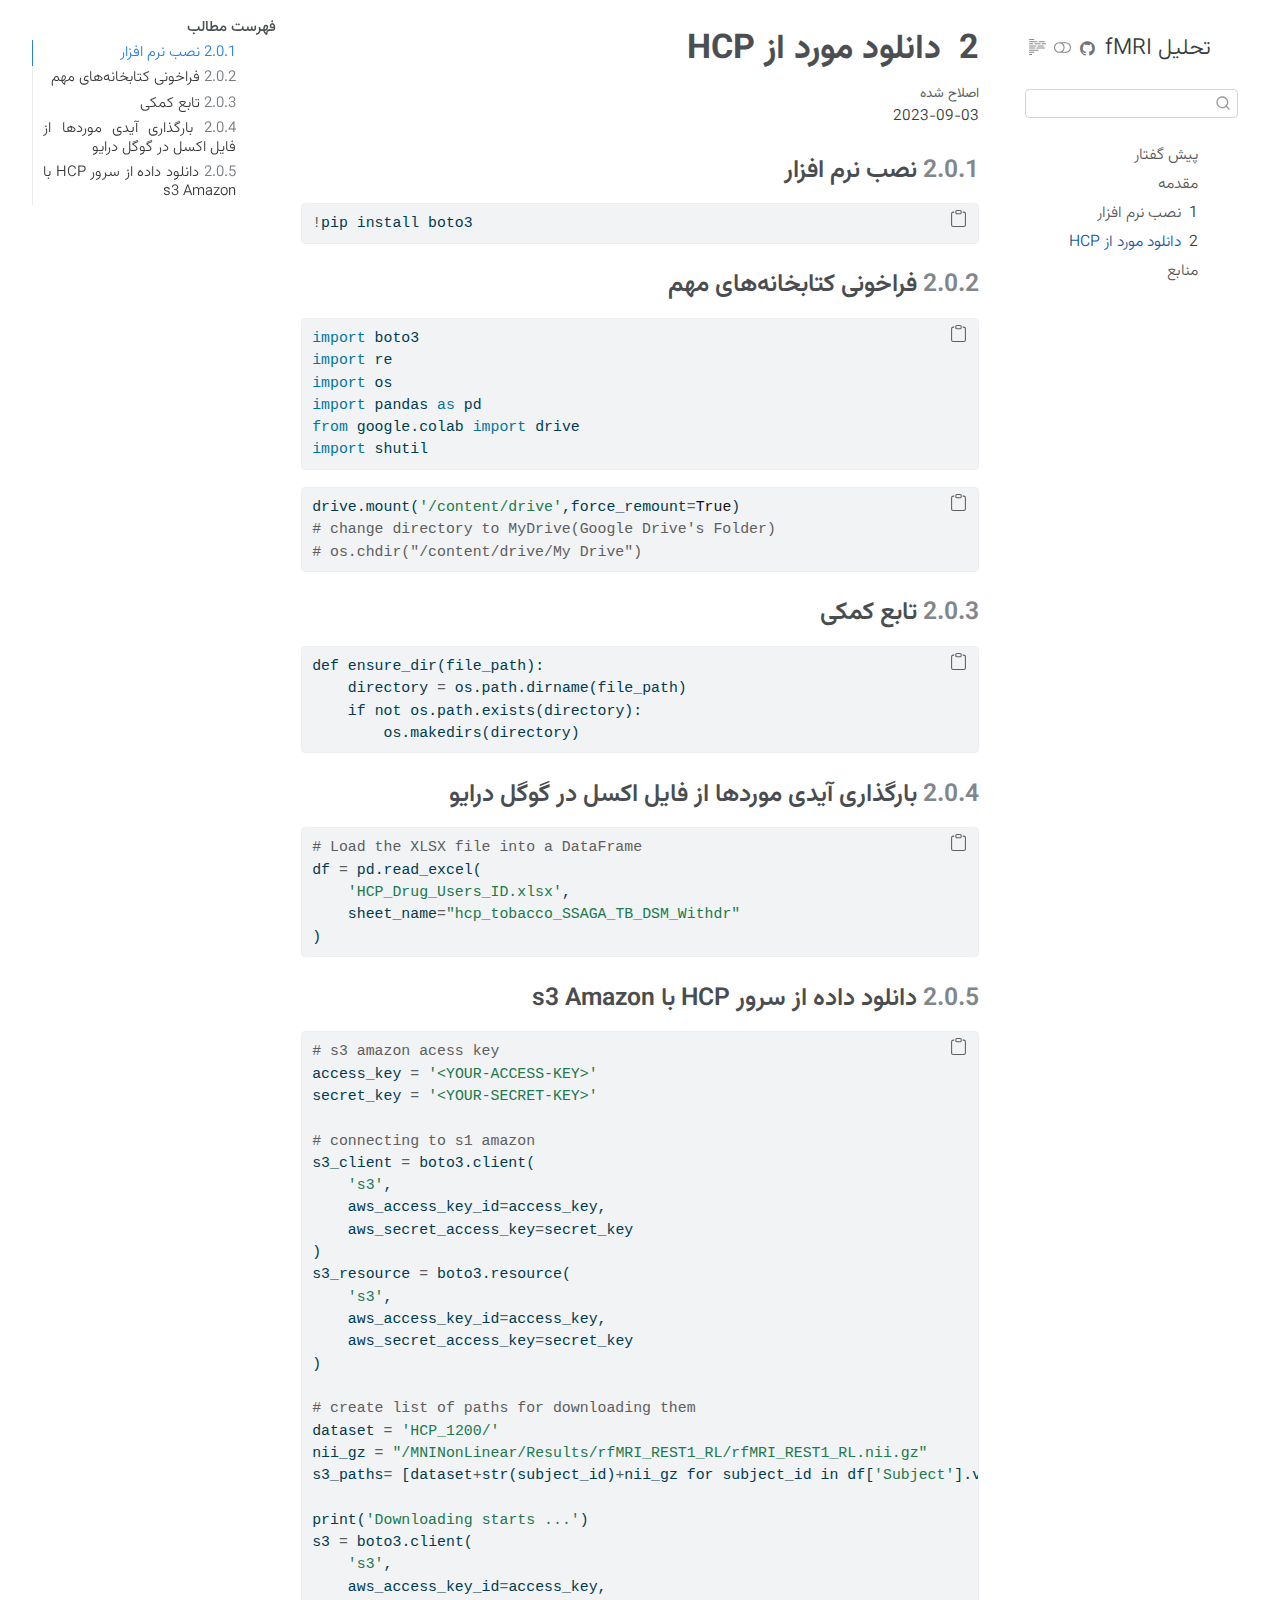
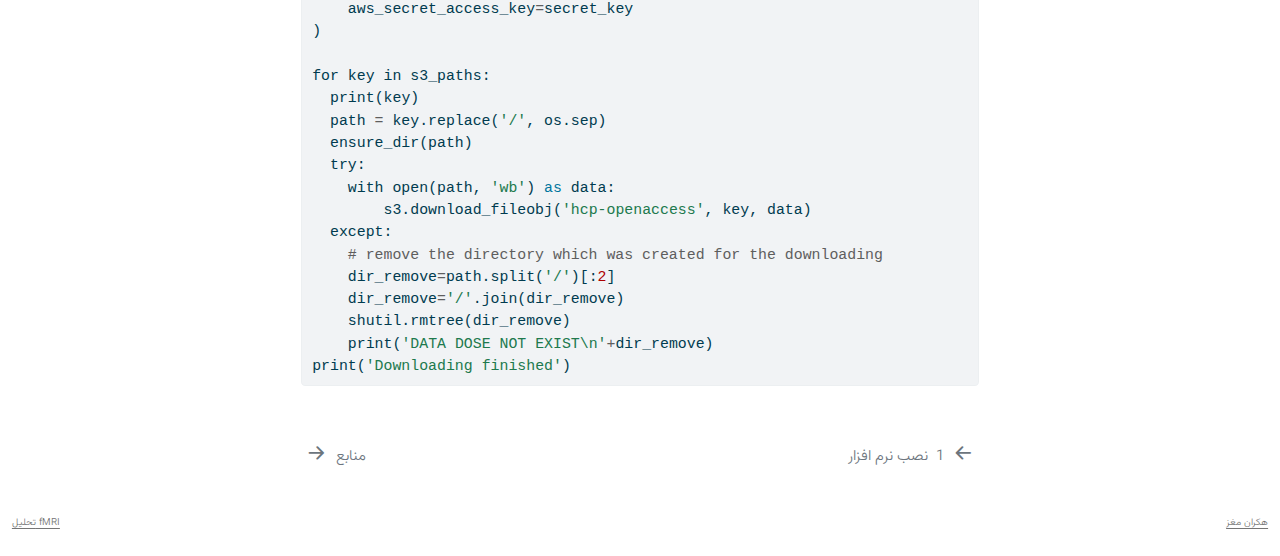
==== docs/hcp-downloader.html @ 8c43a1c5 "update" ====
<!DOCTYPE html>
<html xmlns="http://www.w3.org/1999/xhtml" lang="en" xml:lang="en" dir="rtl"><head>

<meta charset="utf-8">
<meta name="generator" content="quarto-1.4.330">

<meta name="viewport" content="width=device-width, initial-scale=1.0, user-scalable=yes">


<title>تحلیل fMRI - 2&nbsp; دانلود مورد از HCP</title>
<style>
code{white-space: pre-wrap;}
span.smallcaps{font-variant: small-caps;}
div.columns{display: flex; gap: min(4vw, 1.5em);}
div.column{flex: auto; overflow-x: auto;}
div.hanging-indent{margin-left: 1.5em; text-indent: -1.5em;}
ul.task-list{list-style: none;}
ul.task-list li input[type="checkbox"] {
  width: 0.8em;
  margin: 0 0.8em 0.2em -1em; /* quarto-specific, see https://github.com/quarto-dev/quarto-cli/issues/4556 */ 
  vertical-align: middle;
}
/* CSS for syntax highlighting */
pre > code.sourceCode { white-space: pre; position: relative; }
pre > code.sourceCode > span { display: inline-block; line-height: 1.25; }
pre > code.sourceCode > span:empty { height: 1.2em; }
.sourceCode { overflow: visible; }
code.sourceCode > span { color: inherit; text-decoration: inherit; }
div.sourceCode { margin: 1em 0; }
pre.sourceCode { margin: 0; }
@media screen {
div.sourceCode { overflow: auto; }
}
@media print {
pre > code.sourceCode { white-space: pre-wrap; }
pre > code.sourceCode > span { text-indent: -5em; padding-left: 5em; }
}
pre.numberSource code
  { counter-reset: source-line 0; }
pre.numberSource code > span
  { position: relative; left: -4em; counter-increment: source-line; }
pre.numberSource code > span > a:first-child::before
  { content: counter(source-line);
    position: relative; left: -1em; text-align: right; vertical-align: baseline;
    border: none; display: inline-block;
    -webkit-touch-callout: none; -webkit-user-select: none;
    -khtml-user-select: none; -moz-user-select: none;
    -ms-user-select: none; user-select: none;
    padding: 0 4px; width: 4em;
  }
pre.numberSource { margin-left: 3em;  padding-left: 4px; }
div.sourceCode
  {   }
@media screen {
pre > code.sourceCode > span > a:first-child::before { text-decoration: underline; }
}
</style>


<script src="site_libs/quarto-nav/quarto-nav.js"></script>
<script src="site_libs/quarto-nav/headroom.min.js"></script>
<script src="site_libs/clipboard/clipboard.min.js"></script>
<script src="site_libs/quarto-search/autocomplete.umd.js"></script>
<script src="site_libs/quarto-search/fuse.min.js"></script>
<script src="site_libs/quarto-search/quarto-search.js"></script>
<meta name="quarto:offset" content="./">
<link href="./references.html" rel="next">
<link href="./installation.html" rel="prev">
<link href="./img/favicon.ico" rel="icon">
<script src="site_libs/quarto-html/quarto.js"></script>
<script src="site_libs/quarto-html/popper.min.js"></script>
<script src="site_libs/quarto-html/tippy.umd.min.js"></script>
<script src="site_libs/quarto-html/anchor.min.js"></script>
<link href="site_libs/quarto-html/tippy.css" rel="stylesheet">
<link href="site_libs/quarto-html/quarto-syntax-highlighting.css" rel="stylesheet" class="quarto-color-scheme" id="quarto-text-highlighting-styles">
<link href="site_libs/quarto-html/quarto-syntax-highlighting-dark.css" rel="prefetch" class="quarto-color-scheme quarto-color-alternate" id="quarto-text-highlighting-styles">
<script src="site_libs/bootstrap/bootstrap.min.js"></script>
<link href="site_libs/bootstrap/bootstrap-icons.css" rel="stylesheet">
<link href="site_libs/bootstrap/bootstrap.min.css" rel="stylesheet" class="quarto-color-scheme" id="quarto-bootstrap" data-mode="light">
<link href="site_libs/bootstrap/bootstrap-dark.min.css" rel="prefetch" class="quarto-color-scheme quarto-color-alternate" id="quarto-bootstrap" data-mode="dark">
<script id="quarto-search-options" type="application/json">{
  "location": "sidebar",
  "copy-button": false,
  "collapse-after": 3,
  "panel-placement": "start",
  "type": "textbox",
  "limit": 20,
  "keyboard-shortcut": [
    "f",
    "/",
    "s"
  ],
  "language": {
    "search-no-results-text": "بدون نتیجه",
    "search-matching-documents-text": "matching documents",
    "search-copy-link-title": "کپی لینک در جستجو",
    "search-hide-matches-text": "موارد دیگر را پنهان کنید",
    "search-more-match-text": "مطابقت بیشتر در این سند",
    "search-more-matches-text": "موارد منطبق بیشتر در این سند",
    "search-clear-button-title": "پاک کردن",
    "search-detached-cancel-button-title": "لغو",
    "search-submit-button-title": "ارسال",
    "search-label": "جستجو"
  }
}</script>


<link rel="preconnect" href="https://fonts.googleapis.com">
<link rel="preconnect" href="https://fonts.gstatic.com" crossorigin="">
<link href="https://fonts.googleapis.com/css2?family=Vazirmatn:wght@100;300&amp;display=swap" rel="stylesheet">





<link rel="stylesheet" href="style/rtl-style.css">
</head>

<body class="nav-sidebar floating">

<div id="quarto-search-results"></div>
  <header id="quarto-header" class="headroom fixed-top">
  <nav class="quarto-secondary-nav">
    <div class="container-fluid d-flex">
      <button type="button" class="quarto-btn-toggle btn" data-bs-toggle="collapse" data-bs-target="#quarto-sidebar,#quarto-sidebar-glass" aria-controls="quarto-sidebar" aria-expanded="false" aria-label="ناوبری نوار کناری را تغییر دهید" onclick="if (window.quartoToggleHeadroom) { window.quartoToggleHeadroom(); }">
        <i class="bi bi-layout-text-sidebar-reverse"></i>
      </button>
        <nav class="quarto-page-breadcrumbs" aria-label="breadcrumb"><ol class="breadcrumb"><li class="breadcrumb-item"><a href="./hcp-downloader.html"><span class="chapter-number">2</span>&nbsp; <span class="chapter-title">دانلود مورد از HCP</span></a></li></ol></nav>
        <a class="flex-grow-1" role="button" data-bs-toggle="collapse" data-bs-target="#quarto-sidebar,#quarto-sidebar-glass" aria-controls="quarto-sidebar" aria-expanded="false" aria-label="ناوبری نوار کناری را تغییر دهید" onclick="if (window.quartoToggleHeadroom) { window.quartoToggleHeadroom(); }">      
        </a>
      <button type="button" class="btn quarto-search-button" aria-label="" onclick="window.quartoOpenSearch();">
        <i class="bi bi-search"></i>
      </button>
    </div>
  </nav>
</header>
<!-- content -->
<div id="quarto-content" class="quarto-container page-columns page-rows-contents page-layout-article">
<!-- sidebar -->
  <nav id="quarto-sidebar" class="sidebar collapse collapse-horizontal sidebar-navigation floating overflow-auto">
    <div class="pt-lg-2 mt-2 text-left sidebar-header">
    <div class="sidebar-title mb-0 py-0">
      <a href="./">تحلیل fMRI</a> 
        <div class="sidebar-tools-main tools-wide">
    <a href="https://github.com/mohsenebrahimyir/fmri-analysis/" title="Source Code" class="quarto-navigation-tool px-1" aria-label="Source Code"><i class="bi bi-github"></i></a>
  <a href="" class="quarto-color-scheme-toggle quarto-navigation-tool  px-1" onclick="window.quartoToggleColorScheme(); return false;" title="حالت تاریک را تغییر دهید"><i class="bi"></i></a>
  <a href="" class="quarto-reader-toggle quarto-navigation-tool px-1" onclick="window.quartoToggleReader(); return false;" title="حالت خواننده را تغییر دهید">
  <div class="quarto-reader-toggle-btn">
  <i class="bi"></i>
  </div>
</a>
</div>
    </div>
      </div>
        <div class="mt-2 flex-shrink-0 align-items-center">
        <div class="sidebar-search">
        <div id="quarto-search" class="" title="جستجو"></div>
        </div>
        </div>
    <div class="sidebar-menu-container"> 
    <ul class="list-unstyled mt-1">
        <li class="sidebar-item">
  <div class="sidebar-item-container"> 
  <a href="./index.html" class="sidebar-item-text sidebar-link">
 <span class="menu-text">پیش گفتار</span></a>
  </div>
</li>
        <li class="sidebar-item">
  <div class="sidebar-item-container"> 
  <a href="./intro.html" class="sidebar-item-text sidebar-link">
 <span class="menu-text">مقدمه</span></a>
  </div>
</li>
        <li class="sidebar-item">
  <div class="sidebar-item-container"> 
  <a href="./installation.html" class="sidebar-item-text sidebar-link">
 <span class="menu-text"><span class="chapter-number">1</span>&nbsp; <span class="chapter-title">نصب نرم افزار</span></span></a>
  </div>
</li>
        <li class="sidebar-item">
  <div class="sidebar-item-container"> 
  <a href="./hcp-downloader.html" class="sidebar-item-text sidebar-link active">
 <span class="menu-text"><span class="chapter-number">2</span>&nbsp; <span class="chapter-title">دانلود مورد از HCP</span></span></a>
  </div>
</li>
        <li class="sidebar-item">
  <div class="sidebar-item-container"> 
  <a href="./references.html" class="sidebar-item-text sidebar-link">
 <span class="menu-text">منابع</span></a>
  </div>
</li>
    </ul>
    </div>
</nav>
<div id="quarto-sidebar-glass" data-bs-toggle="collapse" data-bs-target="#quarto-sidebar,#quarto-sidebar-glass"></div>
<!-- margin-sidebar -->
    <div id="quarto-margin-sidebar" class="sidebar margin-sidebar">
        <nav id="TOC" role="doc-toc" class="toc-active">
    <h2 id="toc-title">فهرست مطالب</h2>
   
  <ul>
  <li><a href="#نصب-نرم-افزار" id="toc-نصب-نرم-افزار" class="nav-link active" data-scroll-target="#نصب-نرم-افزار"><span class="header-section-number">2.0.1</span> نصب نرم افزار</a></li>
  <li><a href="#فراخونی-کتابخانههای-مهم" id="toc-فراخونی-کتابخانههای-مهم" class="nav-link" data-scroll-target="#فراخونی-کتابخانههای-مهم"><span class="header-section-number">2.0.2</span> فراخونی کتابخانه‌های مهم</a></li>
  <li><a href="#تابع-کمکی" id="toc-تابع-کمکی" class="nav-link" data-scroll-target="#تابع-کمکی"><span class="header-section-number">2.0.3</span> تابع کمکی</a></li>
  <li><a href="#بارگذاری-آیدی-موردها-از-فایل-اکسل-در-گوگل-درایو" id="toc-بارگذاری-آیدی-موردها-از-فایل-اکسل-در-گوگل-درایو" class="nav-link" data-scroll-target="#بارگذاری-آیدی-موردها-از-فایل-اکسل-در-گوگل-درایو"><span class="header-section-number">2.0.4</span> بارگذاری آیدی مورد‌ها از فایل اکسل در گوگل درایو</a></li>
  <li><a href="#دانلود-داده-از-سرور-hcp-با-s3-amazon" id="toc-دانلود-داده-از-سرور-hcp-با-s3-amazon" class="nav-link" data-scroll-target="#دانلود-داده-از-سرور-hcp-با-s3-amazon"><span class="header-section-number">2.0.5</span> دانلود داده از سرور HCP با <span dir="ltr">s3 Amazon</span></a></li>
  </ul>
</nav>
    </div>
<!-- main -->
<main class="content" id="quarto-document-content">

<header id="title-block-header" class="quarto-title-block default">
<div class="quarto-title">
<h1 class="title"><span class="chapter-number">2</span>&nbsp; <span class="chapter-title">دانلود مورد از HCP</span></h1>
</div>



<div class="quarto-title-meta">

    
  
    <div>
    <div class="quarto-title-meta-heading">اصلاح شده</div>
    <div class="quarto-title-meta-contents">
      <p class="date-modified">2023-09-03</p>
    </div>
  </div>
    
  </div>
  


</header>

<section id="نصب-نرم-افزار" class="level3" data-number="2.0.1">
<h3 data-number="2.0.1" class="anchored" data-anchor-id="نصب-نرم-افزار"><span class="header-section-number">2.0.1</span> نصب نرم افزار</h3>
<div id="49cf716d" class="cell" data-execution_count="1">
<div class="sourceCode cell-code" id="cb1"><pre class="sourceCode python code-with-copy"><code class="sourceCode python"><span id="cb1-1"><a href="#cb1-1" aria-hidden="true" tabindex="-1"></a><span class="op">!</span>pip install boto3</span></code><button title="کپی در Clipboard" class="code-copy-button"><i class="bi"></i></button></pre></div>
</div>
</section>
<section id="فراخونی-کتابخانههای-مهم" class="level3" data-number="2.0.2">
<h3 data-number="2.0.2" class="anchored" data-anchor-id="فراخونی-کتابخانههای-مهم"><span class="header-section-number">2.0.2</span> فراخونی کتابخانه‌های مهم</h3>
<div id="896507fb" class="cell" data-execution_count="2">
<div class="sourceCode cell-code" id="cb2"><pre class="sourceCode python code-with-copy"><code class="sourceCode python"><span id="cb2-1"><a href="#cb2-1" aria-hidden="true" tabindex="-1"></a><span class="im">import</span> boto3</span>
<span id="cb2-2"><a href="#cb2-2" aria-hidden="true" tabindex="-1"></a><span class="im">import</span> re</span>
<span id="cb2-3"><a href="#cb2-3" aria-hidden="true" tabindex="-1"></a><span class="im">import</span> os</span>
<span id="cb2-4"><a href="#cb2-4" aria-hidden="true" tabindex="-1"></a><span class="im">import</span> pandas <span class="im">as</span> pd</span>
<span id="cb2-5"><a href="#cb2-5" aria-hidden="true" tabindex="-1"></a><span class="im">from</span> google.colab <span class="im">import</span> drive</span>
<span id="cb2-6"><a href="#cb2-6" aria-hidden="true" tabindex="-1"></a><span class="im">import</span> shutil</span></code><button title="کپی در Clipboard" class="code-copy-button"><i class="bi"></i></button></pre></div>
</div>
<div id="120143b1" class="cell" data-execution_count="3">
<div class="sourceCode cell-code" id="cb3"><pre class="sourceCode python code-with-copy"><code class="sourceCode python"><span id="cb3-1"><a href="#cb3-1" aria-hidden="true" tabindex="-1"></a>drive.mount(<span class="st">'/content/drive'</span>,force_remount<span class="op">=</span><span class="va">True</span>)</span>
<span id="cb3-2"><a href="#cb3-2" aria-hidden="true" tabindex="-1"></a><span class="co"># change directory to MyDrive(Google Drive's Folder)</span></span>
<span id="cb3-3"><a href="#cb3-3" aria-hidden="true" tabindex="-1"></a><span class="co"># os.chdir("/content/drive/My Drive")</span></span></code><button title="کپی در Clipboard" class="code-copy-button"><i class="bi"></i></button></pre></div>
</div>
</section>
<section id="تابع-کمکی" class="level3" data-number="2.0.3">
<h3 data-number="2.0.3" class="anchored" data-anchor-id="تابع-کمکی"><span class="header-section-number">2.0.3</span> تابع کمکی</h3>
<div id="f066af78" class="cell" data-execution_count="4">
<div class="sourceCode cell-code" id="cb4"><pre class="sourceCode python code-with-copy"><code class="sourceCode python"><span id="cb4-1"><a href="#cb4-1" aria-hidden="true" tabindex="-1"></a><span class="kw">def</span> ensure_dir(file_path):</span>
<span id="cb4-2"><a href="#cb4-2" aria-hidden="true" tabindex="-1"></a>    directory <span class="op">=</span> os.path.dirname(file_path)</span>
<span id="cb4-3"><a href="#cb4-3" aria-hidden="true" tabindex="-1"></a>    <span class="cf">if</span> <span class="kw">not</span> os.path.exists(directory):</span>
<span id="cb4-4"><a href="#cb4-4" aria-hidden="true" tabindex="-1"></a>        os.makedirs(directory)</span></code><button title="کپی در Clipboard" class="code-copy-button"><i class="bi"></i></button></pre></div>
</div>
</section>
<section id="بارگذاری-آیدی-موردها-از-فایل-اکسل-در-گوگل-درایو" class="level3" data-number="2.0.4">
<h3 data-number="2.0.4" class="anchored" data-anchor-id="بارگذاری-آیدی-موردها-از-فایل-اکسل-در-گوگل-درایو"><span class="header-section-number">2.0.4</span> بارگذاری آیدی مورد‌ها از فایل اکسل در گوگل درایو</h3>
<div id="4a545fc9" class="cell" data-execution_count="5">
<div class="sourceCode cell-code" id="cb5"><pre class="sourceCode python code-with-copy"><code class="sourceCode python"><span id="cb5-1"><a href="#cb5-1" aria-hidden="true" tabindex="-1"></a><span class="co"># Load the XLSX file into a DataFrame</span></span>
<span id="cb5-2"><a href="#cb5-2" aria-hidden="true" tabindex="-1"></a>df <span class="op">=</span> pd.read_excel(</span>
<span id="cb5-3"><a href="#cb5-3" aria-hidden="true" tabindex="-1"></a>    <span class="st">'HCP_Drug_Users_ID.xlsx'</span>,</span>
<span id="cb5-4"><a href="#cb5-4" aria-hidden="true" tabindex="-1"></a>    sheet_name<span class="op">=</span><span class="st">"hcp_tobacco_SSAGA_TB_DSM_Withdr"</span></span>
<span id="cb5-5"><a href="#cb5-5" aria-hidden="true" tabindex="-1"></a>)</span></code><button title="کپی در Clipboard" class="code-copy-button"><i class="bi"></i></button></pre></div>
</div>
</section>
<section id="دانلود-داده-از-سرور-hcp-با-s3-amazon" class="level3" data-number="2.0.5">
<h3 data-number="2.0.5" class="anchored" data-anchor-id="دانلود-داده-از-سرور-hcp-با-s3-amazon"><span class="header-section-number">2.0.5</span> دانلود داده از سرور HCP با <span dir="ltr">s3 Amazon</span></h3>
<div id="2e281319" class="cell" data-execution_count="6">
<div class="sourceCode cell-code" id="cb6"><pre class="sourceCode python code-with-copy"><code class="sourceCode python"><span id="cb6-1"><a href="#cb6-1" aria-hidden="true" tabindex="-1"></a><span class="co"># s3 amazon acess key</span></span>
<span id="cb6-2"><a href="#cb6-2" aria-hidden="true" tabindex="-1"></a>access_key <span class="op">=</span> <span class="st">'&lt;YOUR-ACCESS-KEY&gt;'</span></span>
<span id="cb6-3"><a href="#cb6-3" aria-hidden="true" tabindex="-1"></a>secret_key <span class="op">=</span> <span class="st">'&lt;YOUR-SECRET-KEY&gt;'</span></span>
<span id="cb6-4"><a href="#cb6-4" aria-hidden="true" tabindex="-1"></a></span>
<span id="cb6-5"><a href="#cb6-5" aria-hidden="true" tabindex="-1"></a><span class="co"># connecting to s1 amazon</span></span>
<span id="cb6-6"><a href="#cb6-6" aria-hidden="true" tabindex="-1"></a>s3_client <span class="op">=</span> boto3.client(</span>
<span id="cb6-7"><a href="#cb6-7" aria-hidden="true" tabindex="-1"></a>    <span class="st">'s3'</span>,</span>
<span id="cb6-8"><a href="#cb6-8" aria-hidden="true" tabindex="-1"></a>    aws_access_key_id<span class="op">=</span>access_key, </span>
<span id="cb6-9"><a href="#cb6-9" aria-hidden="true" tabindex="-1"></a>    aws_secret_access_key<span class="op">=</span>secret_key</span>
<span id="cb6-10"><a href="#cb6-10" aria-hidden="true" tabindex="-1"></a>)</span>
<span id="cb6-11"><a href="#cb6-11" aria-hidden="true" tabindex="-1"></a>s3_resource <span class="op">=</span> boto3.resource(</span>
<span id="cb6-12"><a href="#cb6-12" aria-hidden="true" tabindex="-1"></a>    <span class="st">'s3'</span>,</span>
<span id="cb6-13"><a href="#cb6-13" aria-hidden="true" tabindex="-1"></a>    aws_access_key_id<span class="op">=</span>access_key,</span>
<span id="cb6-14"><a href="#cb6-14" aria-hidden="true" tabindex="-1"></a>    aws_secret_access_key<span class="op">=</span>secret_key</span>
<span id="cb6-15"><a href="#cb6-15" aria-hidden="true" tabindex="-1"></a>)</span>
<span id="cb6-16"><a href="#cb6-16" aria-hidden="true" tabindex="-1"></a></span>
<span id="cb6-17"><a href="#cb6-17" aria-hidden="true" tabindex="-1"></a><span class="co"># create list of paths for downloading them</span></span>
<span id="cb6-18"><a href="#cb6-18" aria-hidden="true" tabindex="-1"></a>dataset <span class="op">=</span> <span class="st">'HCP_1200/'</span></span>
<span id="cb6-19"><a href="#cb6-19" aria-hidden="true" tabindex="-1"></a>nii_gz <span class="op">=</span> <span class="st">"/MNINonLinear/Results/rfMRI_REST1_RL/rfMRI_REST1_RL.nii.gz"</span></span>
<span id="cb6-20"><a href="#cb6-20" aria-hidden="true" tabindex="-1"></a>s3_paths<span class="op">=</span> [dataset<span class="op">+</span><span class="bu">str</span>(subject_id)<span class="op">+</span>nii_gz <span class="cf">for</span> subject_id <span class="kw">in</span> df[<span class="st">'Subject'</span>].values]</span>
<span id="cb6-21"><a href="#cb6-21" aria-hidden="true" tabindex="-1"></a></span>
<span id="cb6-22"><a href="#cb6-22" aria-hidden="true" tabindex="-1"></a><span class="bu">print</span>(<span class="st">'Downloading starts ...'</span>)</span>
<span id="cb6-23"><a href="#cb6-23" aria-hidden="true" tabindex="-1"></a>s3 <span class="op">=</span> boto3.client(</span>
<span id="cb6-24"><a href="#cb6-24" aria-hidden="true" tabindex="-1"></a>    <span class="st">'s3'</span>,</span>
<span id="cb6-25"><a href="#cb6-25" aria-hidden="true" tabindex="-1"></a>    aws_access_key_id<span class="op">=</span>access_key,</span>
<span id="cb6-26"><a href="#cb6-26" aria-hidden="true" tabindex="-1"></a>    aws_secret_access_key<span class="op">=</span>secret_key</span>
<span id="cb6-27"><a href="#cb6-27" aria-hidden="true" tabindex="-1"></a>)</span>
<span id="cb6-28"><a href="#cb6-28" aria-hidden="true" tabindex="-1"></a></span>
<span id="cb6-29"><a href="#cb6-29" aria-hidden="true" tabindex="-1"></a><span class="cf">for</span> key <span class="kw">in</span> s3_paths:</span>
<span id="cb6-30"><a href="#cb6-30" aria-hidden="true" tabindex="-1"></a>  <span class="bu">print</span>(key)</span>
<span id="cb6-31"><a href="#cb6-31" aria-hidden="true" tabindex="-1"></a>  path <span class="op">=</span> key.replace(<span class="st">'/'</span>, os.sep)</span>
<span id="cb6-32"><a href="#cb6-32" aria-hidden="true" tabindex="-1"></a>  ensure_dir(path)</span>
<span id="cb6-33"><a href="#cb6-33" aria-hidden="true" tabindex="-1"></a>  <span class="cf">try</span>:</span>
<span id="cb6-34"><a href="#cb6-34" aria-hidden="true" tabindex="-1"></a>    <span class="cf">with</span> <span class="bu">open</span>(path, <span class="st">'wb'</span>) <span class="im">as</span> data:</span>
<span id="cb6-35"><a href="#cb6-35" aria-hidden="true" tabindex="-1"></a>        s3.download_fileobj(<span class="st">'hcp-openaccess'</span>, key, data)</span>
<span id="cb6-36"><a href="#cb6-36" aria-hidden="true" tabindex="-1"></a>  <span class="cf">except</span>:</span>
<span id="cb6-37"><a href="#cb6-37" aria-hidden="true" tabindex="-1"></a>    <span class="co"># remove the directory which was created for the downloading</span></span>
<span id="cb6-38"><a href="#cb6-38" aria-hidden="true" tabindex="-1"></a>    dir_remove<span class="op">=</span>path.split(<span class="st">'/'</span>)[:<span class="dv">2</span>]</span>
<span id="cb6-39"><a href="#cb6-39" aria-hidden="true" tabindex="-1"></a>    dir_remove<span class="op">=</span><span class="st">'/'</span>.join(dir_remove)</span>
<span id="cb6-40"><a href="#cb6-40" aria-hidden="true" tabindex="-1"></a>    shutil.rmtree(dir_remove)</span>
<span id="cb6-41"><a href="#cb6-41" aria-hidden="true" tabindex="-1"></a>    <span class="bu">print</span>(<span class="st">'DATA DOSE NOT EXIST</span><span class="ch">\n</span><span class="st">'</span><span class="op">+</span>dir_remove)</span>
<span id="cb6-42"><a href="#cb6-42" aria-hidden="true" tabindex="-1"></a><span class="bu">print</span>(<span class="st">'Downloading finished'</span>)</span></code><button title="کپی در Clipboard" class="code-copy-button"><i class="bi"></i></button></pre></div>
</div>


</section>

</main> <!-- /main -->
<script id="quarto-html-after-body" type="application/javascript">
window.document.addEventListener("DOMContentLoaded", function (event) {
  const toggleBodyColorMode = (bsSheetEl) => {
    const mode = bsSheetEl.getAttribute("data-mode");
    const bodyEl = window.document.querySelector("body");
    if (mode === "dark") {
      bodyEl.classList.add("quarto-dark");
      bodyEl.classList.remove("quarto-light");
    } else {
      bodyEl.classList.add("quarto-light");
      bodyEl.classList.remove("quarto-dark");
    }
  }
  const toggleBodyColorPrimary = () => {
    const bsSheetEl = window.document.querySelector("link#quarto-bootstrap");
    if (bsSheetEl) {
      toggleBodyColorMode(bsSheetEl);
    }
  }
  toggleBodyColorPrimary();  
  const disableStylesheet = (stylesheets) => {
    for (let i=0; i < stylesheets.length; i++) {
      const stylesheet = stylesheets[i];
      stylesheet.rel = 'prefetch';
    }
  }
  const enableStylesheet = (stylesheets) => {
    for (let i=0; i < stylesheets.length; i++) {
      const stylesheet = stylesheets[i];
      stylesheet.rel = 'stylesheet';
    }
  }
  const manageTransitions = (selector, allowTransitions) => {
    const els = window.document.querySelectorAll(selector);
    for (let i=0; i < els.length; i++) {
      const el = els[i];
      if (allowTransitions) {
        el.classList.remove('notransition');
      } else {
        el.classList.add('notransition');
      }
    }
  }
  const toggleGiscusIfUsed = (isAlternate, darkModeDefault) => {
    const baseTheme = document.querySelector('#giscus-base-theme')?.value ?? 'light';
    const alternateTheme = document.querySelector('#giscus-alt-theme')?.value ?? 'dark';
    let newTheme = '';
    if(darkModeDefault) {
      newTheme = isAlternate ? baseTheme : alternateTheme;
    } else {
      newTheme = isAlternate ? alternateTheme : baseTheme;
    }
    const changeGiscusTheme = () => {
      // From: https://github.com/giscus/giscus/issues/336
      const sendMessage = (message) => {
        const iframe = document.querySelector('iframe.giscus-frame');
        if (!iframe) return;
        iframe.contentWindow.postMessage({ giscus: message }, 'https://giscus.app');
      }
      sendMessage({
        setConfig: {
          theme: newTheme
        }
      });
    }
    const isGiscussLoaded = window.document.querySelector('iframe.giscus-frame') !== null;
    if (isGiscussLoaded) {
      changeGiscusTheme();
    }
  }
  const toggleColorMode = (alternate) => {
    // Switch the stylesheets
    const alternateStylesheets = window.document.querySelectorAll('link.quarto-color-scheme.quarto-color-alternate');
    manageTransitions('#quarto-margin-sidebar .nav-link', false);
    if (alternate) {
      enableStylesheet(alternateStylesheets);
      for (const sheetNode of alternateStylesheets) {
        if (sheetNode.id === "quarto-bootstrap") {
          toggleBodyColorMode(sheetNode);
        }
      }
    } else {
      disableStylesheet(alternateStylesheets);
      toggleBodyColorPrimary();
    }
    manageTransitions('#quarto-margin-sidebar .nav-link', true);
    // Switch the toggles
    const toggles = window.document.querySelectorAll('.quarto-color-scheme-toggle');
    for (let i=0; i < toggles.length; i++) {
      const toggle = toggles[i];
      if (toggle) {
        if (alternate) {
          toggle.classList.add("alternate");     
        } else {
          toggle.classList.remove("alternate");
        }
      }
    }
    // Hack to workaround the fact that safari doesn't
    // properly recolor the scrollbar when toggling (#1455)
    if (navigator.userAgent.indexOf('Safari') > 0 && navigator.userAgent.indexOf('Chrome') == -1) {
      manageTransitions("body", false);
      window.scrollTo(0, 1);
      setTimeout(() => {
        window.scrollTo(0, 0);
        manageTransitions("body", true);
      }, 40);  
    }
  }
  const isFileUrl = () => { 
    return window.location.protocol === 'file:';
  }
  const hasAlternateSentinel = () => {  
    let styleSentinel = getColorSchemeSentinel();
    if (styleSentinel !== null) {
      return styleSentinel === "alternate";
    } else {
      return false;
    }
  }
  const setStyleSentinel = (alternate) => {
    const value = alternate ? "alternate" : "default";
    if (!isFileUrl()) {
      window.localStorage.setItem("quarto-color-scheme", value);
    } else {
      localAlternateSentinel = value;
    }
  }
  const getColorSchemeSentinel = () => {
    if (!isFileUrl()) {
      const storageValue = window.localStorage.getItem("quarto-color-scheme");
      return storageValue != null ? storageValue : localAlternateSentinel;
    } else {
      return localAlternateSentinel;
    }
  }
  const darkModeDefault = false;
  let localAlternateSentinel = darkModeDefault ? 'alternate' : 'default';
  // Dark / light mode switch
  window.quartoToggleColorScheme = () => {
    // Read the current dark / light value 
    let toAlternate = !hasAlternateSentinel();
    toggleColorMode(toAlternate);
    setStyleSentinel(toAlternate);
    toggleGiscusIfUsed(toAlternate, darkModeDefault);
  };
  // Ensure there is a toggle, if there isn't float one in the top right
  if (window.document.querySelector('.quarto-color-scheme-toggle') === null) {
    const a = window.document.createElement('a');
    a.classList.add('top-right');
    a.classList.add('quarto-color-scheme-toggle');
    a.href = "";
    a.onclick = function() { try { window.quartoToggleColorScheme(); } catch {} return false; };
    const i = window.document.createElement("i");
    i.classList.add('bi');
    a.appendChild(i);
    window.document.body.appendChild(a);
  }
  // Switch to dark mode if need be
  if (hasAlternateSentinel()) {
    toggleColorMode(true);
  } else {
    toggleColorMode(false);
  }
  const icon = "";
  const anchorJS = new window.AnchorJS();
  anchorJS.options = {
    placement: 'right',
    icon: icon
  };
  anchorJS.add('.anchored');
  const isCodeAnnotation = (el) => {
    for (const clz of el.classList) {
      if (clz.startsWith('code-annotation-')) {                     
        return true;
      }
    }
    return false;
  }
  const clipboard = new window.ClipboardJS('.code-copy-button', {
    text: function(trigger) {
      const codeEl = trigger.previousElementSibling.cloneNode(true);
      for (const childEl of codeEl.children) {
        if (isCodeAnnotation(childEl)) {
          childEl.remove();
        }
      }
      return codeEl.innerText;
    }
  });
  clipboard.on('success', function(e) {
    // button target
    const button = e.trigger;
    // don't keep focus
    button.blur();
    // flash "checked"
    button.classList.add('code-copy-button-checked');
    var currentTitle = button.getAttribute("title");
    button.setAttribute("title", "کپی شد!");
    let tooltip;
    if (window.bootstrap) {
      button.setAttribute("data-bs-toggle", "tooltip");
      button.setAttribute("data-bs-placement", "left");
      button.setAttribute("data-bs-title", "کپی شد!");
      tooltip = new bootstrap.Tooltip(button, 
        { trigger: "manual", 
          customClass: "code-copy-button-tooltip",
          offset: [0, -8]});
      tooltip.show();    
    }
    setTimeout(function() {
      if (tooltip) {
        tooltip.hide();
        button.removeAttribute("data-bs-title");
        button.removeAttribute("data-bs-toggle");
        button.removeAttribute("data-bs-placement");
      }
      button.setAttribute("title", currentTitle);
      button.classList.remove('code-copy-button-checked');
    }, 1000);
    // clear code selection
    e.clearSelection();
  });
  function tippyHover(el, contentFn, onTriggerFn, onUntriggerFn) {
    const config = {
      allowHTML: true,
      maxWidth: 500,
      delay: 100,
      arrow: false,
      appendTo: function(el) {
          return el.parentElement;
      },
      interactive: true,
      interactiveBorder: 10,
      theme: 'quarto',
      placement: 'bottom-start',
    };
    if (contentFn) {
      config.content = contentFn;
    }
    if (onTriggerFn) {
      config.onTrigger = onTriggerFn;
    }
    if (onUntriggerFn) {
      config.onUntrigger = onUntriggerFn;
    }
    window.tippy(el, config); 
  }
  const noterefs = window.document.querySelectorAll('a[role="doc-noteref"]');
  for (var i=0; i<noterefs.length; i++) {
    const ref = noterefs[i];
    tippyHover(ref, function() {
      // use id or data attribute instead here
      let href = ref.getAttribute('data-footnote-href') || ref.getAttribute('href');
      try { href = new URL(href).hash; } catch {}
      const id = href.replace(/^#\/?/, "");
      const note = window.document.getElementById(id);
      return note.innerHTML;
    });
  }
  const xrefs = window.document.querySelectorAll('a.quarto-xref');
  const processXRef = (id, note) => {
    // Strip column container classes
    const stripColumnClz = (el) => {
      el.classList.remove("page-full", "page-columns");
      if (el.children) {
        for (const child of el.children) {
          stripColumnClz(child);
        }
      }
    }
    stripColumnClz(note)
    if (id.startsWith('sec-')) {
      // Special case sections, only their first couple elements
      const container = document.createElement("div");
      if (note.children && note.children.length > 2) {
        for (let i = 0; i < 2; i++) {
          container.appendChild(note.children[i].cloneNode(true));
        }
        return container.innerHTML
      } else {
        return note.innerHTML;
      }
    } else {
      // Remove any anchor links if they are present
      const anchorLink = note.querySelector('a.anchorjs-link');
      if (anchorLink) {
        anchorLink.remove();
      }
      return note.innerHTML;
    }
  }
  for (var i=0; i<xrefs.length; i++) {
    const xref = xrefs[i];
    tippyHover(xref, undefined, function(instance) {
      instance.disable();
      let url = xref.getAttribute('href');
      let hash = undefined; 
      if (url.startsWith('#')) {
        hash = url;
      } else {
        try { hash = new URL(url).hash; } catch {}
      }
      if (hash) {
        const id = hash.replace(/^#\/?/, "");
        const note = window.document.getElementById(id);
        if (note !== null) {
          try {
            const html = processXRef(id, note.cloneNode(true));
            instance.setContent(html);
          } finally {
            instance.enable();
            instance.show();
          }
        } else {
          // See if we can fetch this
          fetch(url.split('#')[0])
          .then(res => res.text())
          .then(html => {
            const parser = new DOMParser();
            const htmlDoc = parser.parseFromString(html, "text/html");
            const note = htmlDoc.getElementById(id);
            if (note !== null) {
              const html = processXRef(id, note);
              instance.setContent(html);
            } 
          }).finally(() => {
            instance.enable();
            instance.show();
          });
        }
      }
    }, function(instance) {
    });
  }
      let selectedAnnoteEl;
      const selectorForAnnotation = ( cell, annotation) => {
        let cellAttr = 'data-code-cell="' + cell + '"';
        let lineAttr = 'data-code-annotation="' +  annotation + '"';
        const selector = 'span[' + cellAttr + '][' + lineAttr + ']';
        return selector;
      }
      const selectCodeLines = (annoteEl) => {
        const doc = window.document;
        const targetCell = annoteEl.getAttribute("data-target-cell");
        const targetAnnotation = annoteEl.getAttribute("data-target-annotation");
        const annoteSpan = window.document.querySelector(selectorForAnnotation(targetCell, targetAnnotation));
        const lines = annoteSpan.getAttribute("data-code-lines").split(",");
        const lineIds = lines.map((line) => {
          return targetCell + "-" + line;
        })
        let top = null;
        let height = null;
        let parent = null;
        if (lineIds.length > 0) {
            //compute the position of the single el (top and bottom and make a div)
            const el = window.document.getElementById(lineIds[0]);
            top = el.offsetTop;
            height = el.offsetHeight;
            parent = el.parentElement.parentElement;
          if (lineIds.length > 1) {
            const lastEl = window.document.getElementById(lineIds[lineIds.length - 1]);
            const bottom = lastEl.offsetTop + lastEl.offsetHeight;
            height = bottom - top;
          }
          if (top !== null && height !== null && parent !== null) {
            // cook up a div (if necessary) and position it 
            let div = window.document.getElementById("code-annotation-line-highlight");
            if (div === null) {
              div = window.document.createElement("div");
              div.setAttribute("id", "code-annotation-line-highlight");
              div.style.position = 'absolute';
              parent.appendChild(div);
            }
            div.style.top = top - 2 + "px";
            div.style.height = height + 4 + "px";
            div.style.left = 0;
            let gutterDiv = window.document.getElementById("code-annotation-line-highlight-gutter");
            if (gutterDiv === null) {
              gutterDiv = window.document.createElement("div");
              gutterDiv.setAttribute("id", "code-annotation-line-highlight-gutter");
              gutterDiv.style.position = 'absolute';
              const codeCell = window.document.getElementById(targetCell);
              const gutter = codeCell.querySelector('.code-annotation-gutter');
              gutter.appendChild(gutterDiv);
            }
            gutterDiv.style.top = top - 2 + "px";
            gutterDiv.style.height = height + 4 + "px";
          }
          selectedAnnoteEl = annoteEl;
        }
      };
      const unselectCodeLines = () => {
        const elementsIds = ["code-annotation-line-highlight", "code-annotation-line-highlight-gutter"];
        elementsIds.forEach((elId) => {
          const div = window.document.getElementById(elId);
          if (div) {
            div.remove();
          }
        });
        selectedAnnoteEl = undefined;
      };
        // Handle positioning of the toggle
    window.addEventListener(
      "resize",
      throttle(() => {
        console.log("RESIZE");
        elRect = undefined;
        if (selectedAnnoteEl) {
          selectCodeLines(selectedAnnoteEl);
        }
      }, 10)
    );
    function throttle(fn, ms) {
    let throttle = false;
    let timer;
      return (...args) => {
        if(!throttle) { // first call gets through
            fn.apply(this, args);
            throttle = true;
        } else { // all the others get throttled
            if(timer) clearTimeout(timer); // cancel #2
            timer = setTimeout(() => {
              fn.apply(this, args);
              timer = throttle = false;
            }, ms);
        }
      };
    }
      // Attach click handler to the DT
      const annoteDls = window.document.querySelectorAll('dt[data-target-cell]');
      for (const annoteDlNode of annoteDls) {
        annoteDlNode.addEventListener('click', (event) => {
          const clickedEl = event.target;
          if (clickedEl !== selectedAnnoteEl) {
            unselectCodeLines();
            const activeEl = window.document.querySelector('dt[data-target-cell].code-annotation-active');
            if (activeEl) {
              activeEl.classList.remove('code-annotation-active');
            }
            selectCodeLines(clickedEl);
            clickedEl.classList.add('code-annotation-active');
          } else {
            // Unselect the line
            unselectCodeLines();
            clickedEl.classList.remove('code-annotation-active');
          }
        });
      }
  const findCites = (el) => {
    const parentEl = el.parentElement;
    if (parentEl) {
      const cites = parentEl.dataset.cites;
      if (cites) {
        return {
          el,
          cites: cites.split(' ')
        };
      } else {
        return findCites(el.parentElement)
      }
    } else {
      return undefined;
    }
  };
  var bibliorefs = window.document.querySelectorAll('a[role="doc-biblioref"]');
  for (var i=0; i<bibliorefs.length; i++) {
    const ref = bibliorefs[i];
    const citeInfo = findCites(ref);
    if (citeInfo) {
      tippyHover(citeInfo.el, function() {
        var popup = window.document.createElement('div');
        citeInfo.cites.forEach(function(cite) {
          var citeDiv = window.document.createElement('div');
          citeDiv.classList.add('hanging-indent');
          citeDiv.classList.add('csl-entry');
          var biblioDiv = window.document.getElementById('ref-' + cite);
          if (biblioDiv) {
            citeDiv.innerHTML = biblioDiv.innerHTML;
          }
          popup.appendChild(citeDiv);
        });
        return popup.innerHTML;
      });
    }
  }
});
</script>
<nav class="page-navigation">
  <div class="nav-page nav-page-previous">
      <a href="./installation.html" class="pagination-link">
        <i class="bi bi-arrow-left-short"></i> <span class="nav-page-text"><span class="chapter-number">1</span>&nbsp; <span class="chapter-title">نصب نرم افزار</span></span>
      </a>          
  </div>
  <div class="nav-page nav-page-next">
      <a href="./references.html" class="pagination-link">
        <span class="nav-page-text">منابع</span> <i class="bi bi-arrow-right-short"></i>
      </a>
  </div>
</nav>
</div> <!-- /content -->
<footer class="footer">
  <div class="nav-footer">
    <div class="nav-footer-left">
<p><a href="./index.html">تحلیل fMRI</a></p>
</div>   
    <div class="nav-footer-center">
      &nbsp;
    </div>
    <div class="nav-footer-right">
<p><a href="https://mohsenebrahimy.ir/">هکران مغز</a></p>
</div>
  </div>
</footer>




</body></html>
---- docs/site_libs/quarto-html/tippy.css ----
.tippy-box[data-animation=fade][data-state=hidden]{opacity:0}[data-tippy-root]{max-width:calc(100vw - 10px)}.tippy-box{position:relative;background-color:#333;color:#fff;border-radius:4px;font-size:14px;line-height:1.4;white-space:normal;outline:0;transition-property:transform,visibility,opacity}.tippy-box[data-placement^=top]>.tippy-arrow{bottom:0}.tippy-box[data-placement^=top]>.tippy-arrow:before{bottom:-7px;left:0;border-width:8px 8px 0;border-top-color:initial;transform-origin:center top}.tippy-box[data-placement^=bottom]>.tippy-arrow{top:0}.tippy-box[data-placement^=bottom]>.tippy-arrow:before{top:-7px;left:0;border-width:0 8px 8px;border-bottom-color:initial;transform-origin:center bottom}.tippy-box[data-placement^=left]>.tippy-arrow{right:0}.tippy-box[data-placement^=left]>.tippy-arrow:before{border-width:8px 0 8px 8px;border-left-color:initial;right:-7px;transform-origin:center left}.tippy-box[data-placement^=right]>.tippy-arrow{left:0}.tippy-box[data-placement^=right]>.tippy-arrow:before{left:-7px;border-width:8px 8px 8px 0;border-right-color:initial;transform-origin:center right}.tippy-box[data-inertia][data-state=visible]{transition-timing-function:cubic-bezier(.54,1.5,.38,1.11)}.tippy-arrow{width:16px;height:16px;color:#333}.tippy-arrow:before{content:"";position:absolute;border-color:transparent;border-style:solid}.tippy-content{position:relative;padding:5px 9px;z-index:1}
---- docs/site_libs/quarto-html/quarto-syntax-highlighting.css ----
/* quarto syntax highlight colors */
:root {
  --quarto-hl-ot-color: #003B4F;
  --quarto-hl-at-color: #657422;
  --quarto-hl-ss-color: #20794D;
  --quarto-hl-an-color: #5E5E5E;
  --quarto-hl-fu-color: #4758AB;
  --quarto-hl-st-color: #20794D;
  --quarto-hl-cf-color: #003B4F;
  --quarto-hl-op-color: #5E5E5E;
  --quarto-hl-er-color: #AD0000;
  --quarto-hl-bn-color: #AD0000;
  --quarto-hl-al-color: #AD0000;
  --quarto-hl-va-color: #111111;
  --quarto-hl-bu-color: inherit;
  --quarto-hl-ex-color: inherit;
  --quarto-hl-pp-color: #AD0000;
  --quarto-hl-in-color: #5E5E5E;
  --quarto-hl-vs-color: #20794D;
  --quarto-hl-wa-color: #5E5E5E;
  --quarto-hl-do-color: #5E5E5E;
  --quarto-hl-im-color: #00769E;
  --quarto-hl-ch-color: #20794D;
  --quarto-hl-dt-color: #AD0000;
  --quarto-hl-fl-color: #AD0000;
  --quarto-hl-co-color: #5E5E5E;
  --quarto-hl-cv-color: #5E5E5E;
  --quarto-hl-cn-color: #8f5902;
  --quarto-hl-sc-color: #5E5E5E;
  --quarto-hl-dv-color: #AD0000;
  --quarto-hl-kw-color: #003B4F;
}

/* other quarto variables */
:root {
  --quarto-font-monospace: SFMono-Regular, Menlo, Monaco, Consolas, "Liberation Mono", "Courier New", monospace;
}

pre > code.sourceCode > span {
  color: #003B4F;
}

code span {
  color: #003B4F;
}

code.sourceCode > span {
  color: #003B4F;
}

div.sourceCode,
div.sourceCode pre.sourceCode {
  color: #003B4F;
}

code span.ot {
  color: #003B4F;
  font-style: inherit;
}

code span.at {
  color: #657422;
  font-style: inherit;
}

code span.ss {
  color: #20794D;
  font-style: inherit;
}

code span.an {
  color: #5E5E5E;
  font-style: inherit;
}

code span.fu {
  color: #4758AB;
  font-style: inherit;
}

code span.st {
  color: #20794D;
  font-style: inherit;
}

code span.cf {
  color: #003B4F;
  font-style: inherit;
}

code span.op {
  color: #5E5E5E;
  font-style: inherit;
}

code span.er {
  color: #AD0000;
  font-style: inherit;
}

code span.bn {
  color: #AD0000;
  font-style: inherit;
}

code span.al {
  color: #AD0000;
  font-style: inherit;
}

code span.va {
  color: #111111;
  font-style: inherit;
}

code span.bu {
  font-style: inherit;
}

code span.ex {
  font-style: inherit;
}

code span.pp {
  color: #AD0000;
  font-style: inherit;
}

code span.in {
  color: #5E5E5E;
  font-style: inherit;
}

code span.vs {
  color: #20794D;
  font-style: inherit;
}

code span.wa {
  color: #5E5E5E;
  font-style: italic;
}

code span.do {
  color: #5E5E5E;
  font-style: italic;
}

code span.im {
  color: #00769E;
  font-style: inherit;
}

code span.ch {
  color: #20794D;
  font-style: inherit;
}

code span.dt {
  color: #AD0000;
  font-style: inherit;
}

code span.fl {
  color: #AD0000;
  font-style: inherit;
}

code span.co {
  color: #5E5E5E;
  font-style: inherit;
}

code span.cv {
  color: #5E5E5E;
  font-style: italic;
}

code span.cn {
  color: #8f5902;
  font-style: inherit;
}

code span.sc {
  color: #5E5E5E;
  font-style: inherit;
}

code span.dv {
  color: #AD0000;
  font-style: inherit;
}

code span.kw {
  color: #003B4F;
  font-style: inherit;
}

.prevent-inlining {
  content: "</";
}

/*# sourceMappingURL=debc5d5d77c3f9108843748ff7464032.css.map */
---- docs/site_libs/quarto-html/quarto-syntax-highlighting-dark.css ----
/* quarto syntax highlight colors */
:root {
  --quarto-hl-al-color: #f07178;
  --quarto-hl-an-color: #d4d0ab;
  --quarto-hl-at-color: #00e0e0;
  --quarto-hl-bn-color: #d4d0ab;
  --quarto-hl-bu-color: #abe338;
  --quarto-hl-ch-color: #abe338;
  --quarto-hl-co-color: #f8f8f2;
  --quarto-hl-cv-color: #ffd700;
  --quarto-hl-cn-color: #ffd700;
  --quarto-hl-cf-color: #ffa07a;
  --quarto-hl-dt-color: #ffa07a;
  --quarto-hl-dv-color: #d4d0ab;
  --quarto-hl-do-color: #f8f8f2;
  --quarto-hl-er-color: #f07178;
  --quarto-hl-ex-color: #00e0e0;
  --quarto-hl-fl-color: #d4d0ab;
  --quarto-hl-fu-color: #ffa07a;
  --quarto-hl-im-color: #abe338;
  --quarto-hl-in-color: #d4d0ab;
  --quarto-hl-kw-color: #ffa07a;
  --quarto-hl-op-color: #ffa07a;
  --quarto-hl-ot-color: #00e0e0;
  --quarto-hl-pp-color: #dcc6e0;
  --quarto-hl-re-color: #00e0e0;
  --quarto-hl-sc-color: #abe338;
  --quarto-hl-ss-color: #abe338;
  --quarto-hl-st-color: #abe338;
  --quarto-hl-va-color: #00e0e0;
  --quarto-hl-vs-color: #abe338;
  --quarto-hl-wa-color: #dcc6e0;
}

/* other quarto variables */
:root {
  --quarto-font-monospace: SFMono-Regular, Menlo, Monaco, Consolas, "Liberation Mono", "Courier New", monospace;
}

code span.al {
  background-color: #2a0f15;
  font-weight: bold;
  color: #f07178;
}

code span.an {
  color: #d4d0ab;
}

code span.at {
  color: #00e0e0;
}

code span.bn {
  color: #d4d0ab;
}

code span.bu {
  color: #abe338;
}

code span.ch {
  color: #abe338;
}

code span.co {
  font-style: italic;
  color: #f8f8f2;
}

code span.cv {
  color: #ffd700;
}

code span.cn {
  color: #ffd700;
}

code span.cf {
  font-weight: bold;
  color: #ffa07a;
}

code span.dt {
  color: #ffa07a;
}

code span.dv {
  color: #d4d0ab;
}

code span.do {
  color: #f8f8f2;
}

code span.er {
  color: #f07178;
  text-decoration: underline;
}

code span.ex {
  font-weight: bold;
  color: #00e0e0;
}

code span.fl {
  color: #d4d0ab;
}

code span.fu {
  color: #ffa07a;
}

code span.im {
  color: #abe338;
}

code span.in {
  color: #d4d0ab;
}

code span.kw {
  font-weight: bold;
  color: #ffa07a;
}

pre > code.sourceCode > span {
  color: #f8f8f2;
}

code span {
  color: #f8f8f2;
}

code.sourceCode > span {
  color: #f8f8f2;
}

div.sourceCode,
div.sourceCode pre.sourceCode {
  color: #f8f8f2;
}

code span.op {
  color: #ffa07a;
}

code span.ot {
  color: #00e0e0;
}

code span.pp {
  color: #dcc6e0;
}

code span.re {
  background-color: #f8f8f2;
  color: #00e0e0;
}

code span.sc {
  color: #abe338;
}

code span.ss {
  color: #abe338;
}

code span.st {
  color: #abe338;
}

code span.va {
  color: #00e0e0;
}

code span.vs {
  color: #abe338;
}

code span.wa {
  color: #dcc6e0;
}

.prevent-inlining {
  content: "</";
}

/*# sourceMappingURL=935a306eefa94366c21e1a970dddb765.css.map */
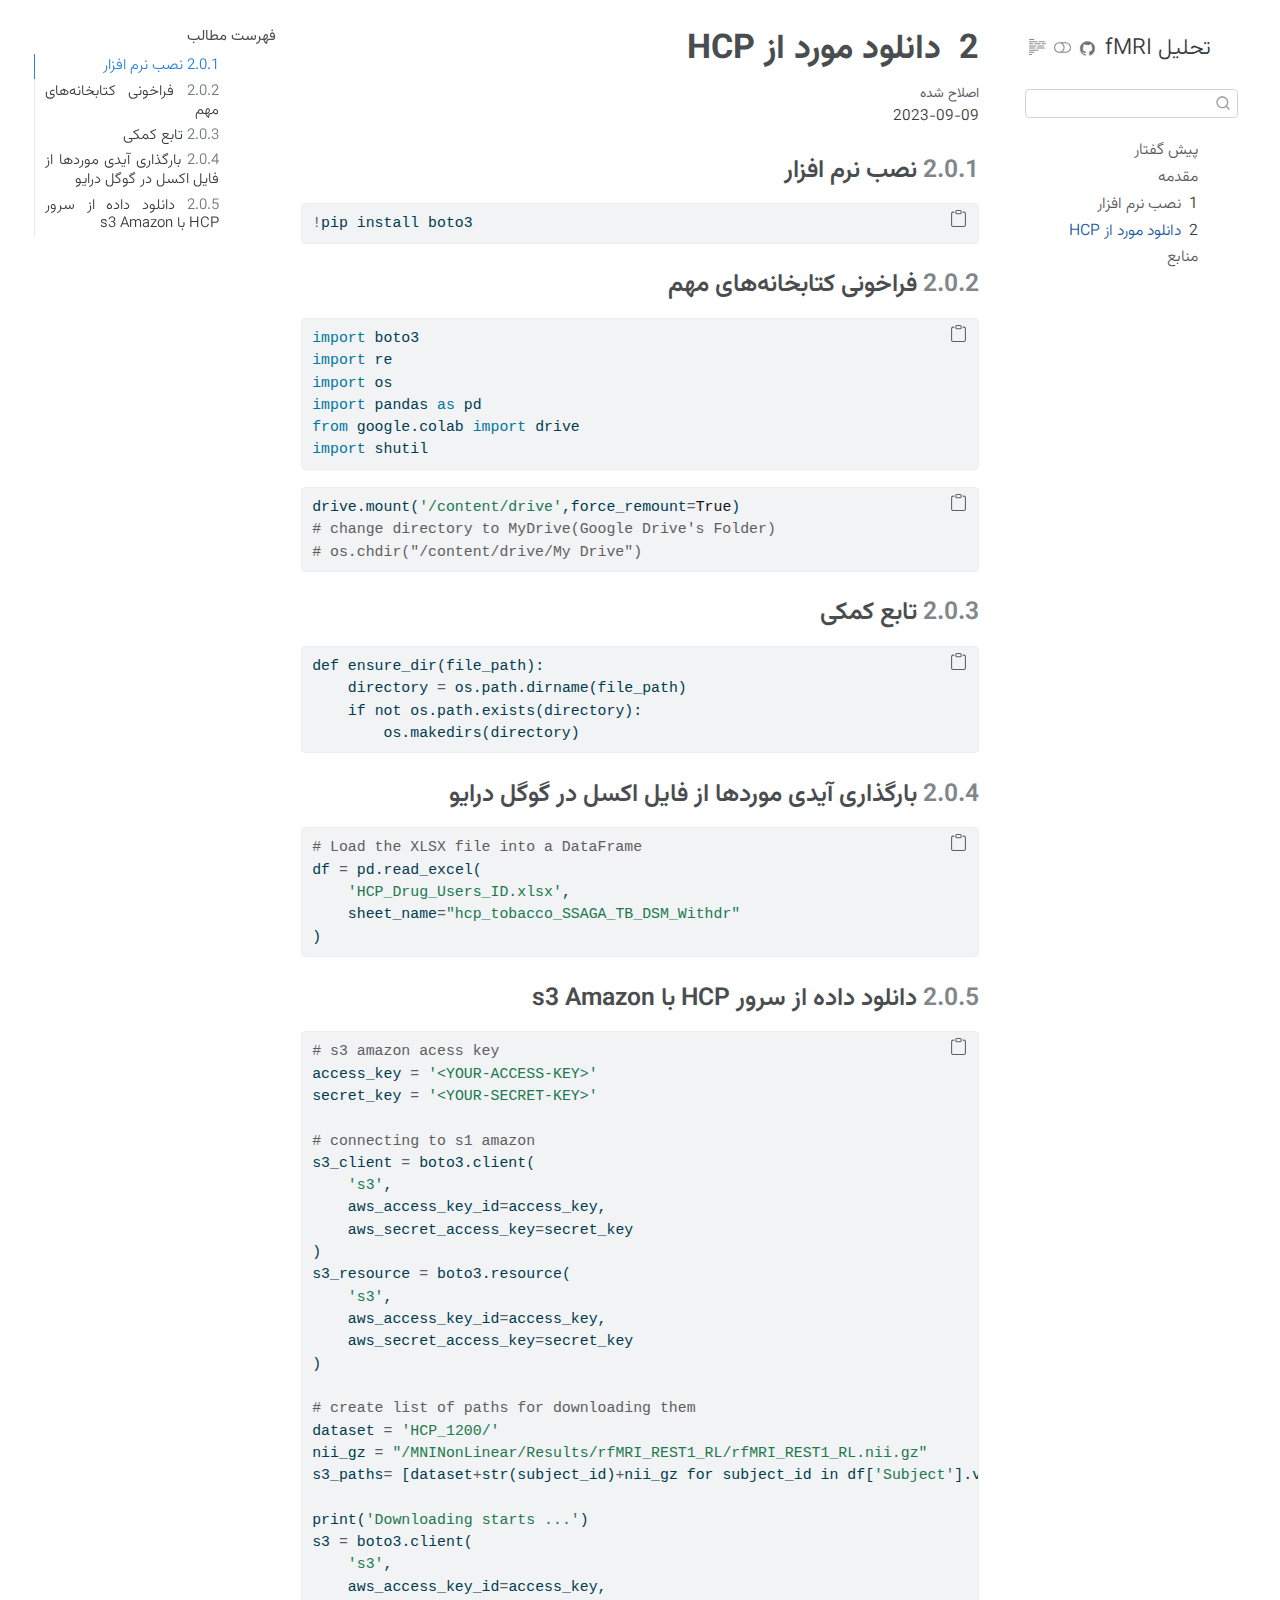
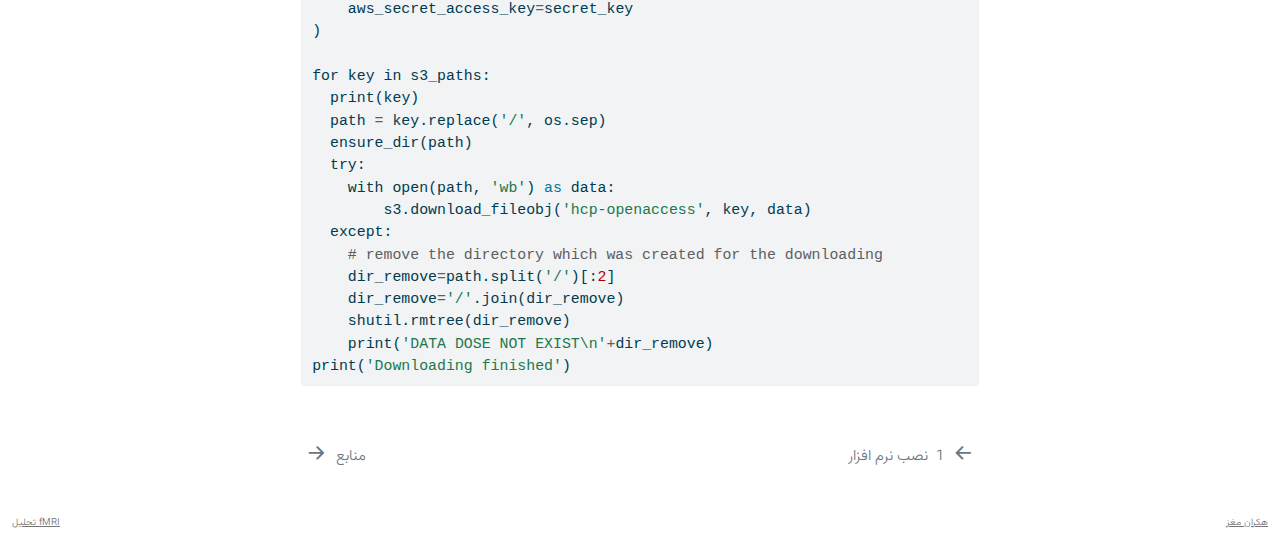
==== commit 742ba962: "update" ====
--- a/docs/hcp-downloader.html
+++ b/docs/hcp-downloader.html
@@ -2,7 +2,7 @@
 <html xmlns="http://www.w3.org/1999/xhtml" lang="en" xml:lang="en" dir="rtl"><head>
 
 <meta charset="utf-8">
-<meta name="generator" content="quarto-1.4.330">
+<meta name="generator" content="quarto-1.3.450">
 
 <meta name="viewport" content="width=device-width, initial-scale=1.0, user-scalable=yes">
 
@@ -85,11 +85,6 @@
   "panel-placement": "start",
   "type": "textbox",
   "limit": 20,
-  "keyboard-shortcut": [
-    "f",
-    "/",
-    "s"
-  ],
   "language": {
     "search-no-results-text": "بدون نتیجه",
     "search-matching-documents-text": "matching documents",
@@ -125,9 +120,9 @@
       <button type="button" class="quarto-btn-toggle btn" data-bs-toggle="collapse" data-bs-target="#quarto-sidebar,#quarto-sidebar-glass" aria-controls="quarto-sidebar" aria-expanded="false" aria-label="ناوبری نوار کناری را تغییر دهید" onclick="if (window.quartoToggleHeadroom) { window.quartoToggleHeadroom(); }">
         <i class="bi bi-layout-text-sidebar-reverse"></i>
       </button>
-        <nav class="quarto-page-breadcrumbs" aria-label="breadcrumb"><ol class="breadcrumb"><li class="breadcrumb-item"><a href="./hcp-downloader.html"><span class="chapter-number">2</span>&nbsp; <span class="chapter-title">دانلود مورد از HCP</span></a></li></ol></nav>
-        <a class="flex-grow-1" role="button" data-bs-toggle="collapse" data-bs-target="#quarto-sidebar,#quarto-sidebar-glass" aria-controls="quarto-sidebar" aria-expanded="false" aria-label="ناوبری نوار کناری را تغییر دهید" onclick="if (window.quartoToggleHeadroom) { window.quartoToggleHeadroom(); }">      
-        </a>
+      <nav class="quarto-page-breadcrumbs" aria-label="breadcrumb"><ol class="breadcrumb"><li class="breadcrumb-item"><a href="./hcp-downloader.html"><span class="chapter-number">2</span>&nbsp; <span class="chapter-title">دانلود مورد از HCP</span></a></li></ol></nav>
+      <a class="flex-grow-1" role="button" data-bs-toggle="collapse" data-bs-target="#quarto-sidebar,#quarto-sidebar-glass" aria-controls="quarto-sidebar" aria-expanded="false" aria-label="ناوبری نوار کناری را تغییر دهید" onclick="if (window.quartoToggleHeadroom) { window.quartoToggleHeadroom(); }">      
+      </a>
       <button type="button" class="btn quarto-search-button" aria-label="" onclick="window.quartoOpenSearch();">
         <i class="bi bi-search"></i>
       </button>
@@ -142,7 +137,7 @@
     <div class="sidebar-title mb-0 py-0">
       <a href="./">تحلیل fMRI</a> 
         <div class="sidebar-tools-main tools-wide">
-    <a href="https://github.com/mohsenebrahimyir/fmri-analysis/" title="Source Code" class="quarto-navigation-tool px-1" aria-label="Source Code"><i class="bi bi-github"></i></a>
+    <a href="https://github.com/mohsenebrahimyir/fmri-analysis/" rel="" title="Source Code" class="quarto-navigation-tool px-1" aria-label="Source Code"><i class="bi bi-github"></i></a>
   <a href="" class="quarto-color-scheme-toggle quarto-navigation-tool  px-1" onclick="window.quartoToggleColorScheme(); return false;" title="حالت تاریک را تغییر دهید"><i class="bi"></i></a>
   <a href="" class="quarto-reader-toggle quarto-navigation-tool px-1" onclick="window.quartoToggleReader(); return false;" title="حالت خواننده را تغییر دهید">
   <div class="quarto-reader-toggle-btn">
@@ -224,25 +219,24 @@
     <div>
     <div class="quarto-title-meta-heading">اصلاح شده</div>
     <div class="quarto-title-meta-contents">
-      <p class="date-modified">2023-09-03</p>
+      <p class="date-modified">2023-09-09</p>
     </div>
   </div>
     
   </div>
   
-
 
 </header>
 
 <section id="نصب-نرم-افزار" class="level3" data-number="2.0.1">
 <h3 data-number="2.0.1" class="anchored" data-anchor-id="نصب-نرم-افزار"><span class="header-section-number">2.0.1</span> نصب نرم افزار</h3>
-<div id="49cf716d" class="cell" data-execution_count="1">
+<div class="cell" data-execution_count="1">
 <div class="sourceCode cell-code" id="cb1"><pre class="sourceCode python code-with-copy"><code class="sourceCode python"><span id="cb1-1"><a href="#cb1-1" aria-hidden="true" tabindex="-1"></a><span class="op">!</span>pip install boto3</span></code><button title="کپی در Clipboard" class="code-copy-button"><i class="bi"></i></button></pre></div>
 </div>
 </section>
 <section id="فراخونی-کتابخانههای-مهم" class="level3" data-number="2.0.2">
 <h3 data-number="2.0.2" class="anchored" data-anchor-id="فراخونی-کتابخانههای-مهم"><span class="header-section-number">2.0.2</span> فراخونی کتابخانه‌های مهم</h3>
-<div id="896507fb" class="cell" data-execution_count="2">
+<div class="cell" data-execution_count="2">
 <div class="sourceCode cell-code" id="cb2"><pre class="sourceCode python code-with-copy"><code class="sourceCode python"><span id="cb2-1"><a href="#cb2-1" aria-hidden="true" tabindex="-1"></a><span class="im">import</span> boto3</span>
 <span id="cb2-2"><a href="#cb2-2" aria-hidden="true" tabindex="-1"></a><span class="im">import</span> re</span>
 <span id="cb2-3"><a href="#cb2-3" aria-hidden="true" tabindex="-1"></a><span class="im">import</span> os</span>
@@ -250,7 +244,7 @@
 <span id="cb2-5"><a href="#cb2-5" aria-hidden="true" tabindex="-1"></a><span class="im">from</span> google.colab <span class="im">import</span> drive</span>
 <span id="cb2-6"><a href="#cb2-6" aria-hidden="true" tabindex="-1"></a><span class="im">import</span> shutil</span></code><button title="کپی در Clipboard" class="code-copy-button"><i class="bi"></i></button></pre></div>
 </div>
-<div id="120143b1" class="cell" data-execution_count="3">
+<div class="cell" data-execution_count="3">
 <div class="sourceCode cell-code" id="cb3"><pre class="sourceCode python code-with-copy"><code class="sourceCode python"><span id="cb3-1"><a href="#cb3-1" aria-hidden="true" tabindex="-1"></a>drive.mount(<span class="st">'/content/drive'</span>,force_remount<span class="op">=</span><span class="va">True</span>)</span>
 <span id="cb3-2"><a href="#cb3-2" aria-hidden="true" tabindex="-1"></a><span class="co"># change directory to MyDrive(Google Drive's Folder)</span></span>
 <span id="cb3-3"><a href="#cb3-3" aria-hidden="true" tabindex="-1"></a><span class="co"># os.chdir("/content/drive/My Drive")</span></span></code><button title="کپی در Clipboard" class="code-copy-button"><i class="bi"></i></button></pre></div>
@@ -258,7 +252,7 @@
 </section>
 <section id="تابع-کمکی" class="level3" data-number="2.0.3">
 <h3 data-number="2.0.3" class="anchored" data-anchor-id="تابع-کمکی"><span class="header-section-number">2.0.3</span> تابع کمکی</h3>
-<div id="f066af78" class="cell" data-execution_count="4">
+<div class="cell" data-execution_count="4">
 <div class="sourceCode cell-code" id="cb4"><pre class="sourceCode python code-with-copy"><code class="sourceCode python"><span id="cb4-1"><a href="#cb4-1" aria-hidden="true" tabindex="-1"></a><span class="kw">def</span> ensure_dir(file_path):</span>
 <span id="cb4-2"><a href="#cb4-2" aria-hidden="true" tabindex="-1"></a>    directory <span class="op">=</span> os.path.dirname(file_path)</span>
 <span id="cb4-3"><a href="#cb4-3" aria-hidden="true" tabindex="-1"></a>    <span class="cf">if</span> <span class="kw">not</span> os.path.exists(directory):</span>
@@ -267,7 +261,7 @@
 </section>
 <section id="بارگذاری-آیدی-موردها-از-فایل-اکسل-در-گوگل-درایو" class="level3" data-number="2.0.4">
 <h3 data-number="2.0.4" class="anchored" data-anchor-id="بارگذاری-آیدی-موردها-از-فایل-اکسل-در-گوگل-درایو"><span class="header-section-number">2.0.4</span> بارگذاری آیدی مورد‌ها از فایل اکسل در گوگل درایو</h3>
-<div id="4a545fc9" class="cell" data-execution_count="5">
+<div class="cell" data-execution_count="5">
 <div class="sourceCode cell-code" id="cb5"><pre class="sourceCode python code-with-copy"><code class="sourceCode python"><span id="cb5-1"><a href="#cb5-1" aria-hidden="true" tabindex="-1"></a><span class="co"># Load the XLSX file into a DataFrame</span></span>
 <span id="cb5-2"><a href="#cb5-2" aria-hidden="true" tabindex="-1"></a>df <span class="op">=</span> pd.read_excel(</span>
 <span id="cb5-3"><a href="#cb5-3" aria-hidden="true" tabindex="-1"></a>    <span class="st">'HCP_Drug_Users_ID.xlsx'</span>,</span>
@@ -277,7 +271,7 @@
 </section>
 <section id="دانلود-داده-از-سرور-hcp-با-s3-amazon" class="level3" data-number="2.0.5">
 <h3 data-number="2.0.5" class="anchored" data-anchor-id="دانلود-داده-از-سرور-hcp-با-s3-amazon"><span class="header-section-number">2.0.5</span> دانلود داده از سرور HCP با <span dir="ltr">s3 Amazon</span></h3>
-<div id="2e281319" class="cell" data-execution_count="6">
+<div class="cell" data-execution_count="6">
 <div class="sourceCode cell-code" id="cb6"><pre class="sourceCode python code-with-copy"><code class="sourceCode python"><span id="cb6-1"><a href="#cb6-1" aria-hidden="true" tabindex="-1"></a><span class="co"># s3 amazon acess key</span></span>
 <span id="cb6-2"><a href="#cb6-2" aria-hidden="true" tabindex="-1"></a>access_key <span class="op">=</span> <span class="st">'&lt;YOUR-ACCESS-KEY&gt;'</span></span>
 <span id="cb6-3"><a href="#cb6-3" aria-hidden="true" tabindex="-1"></a>secret_key <span class="op">=</span> <span class="st">'&lt;YOUR-SECRET-KEY&gt;'</span></span>
@@ -369,33 +363,6 @@
       }
     }
   }
-  const toggleGiscusIfUsed = (isAlternate, darkModeDefault) => {
-    const baseTheme = document.querySelector('#giscus-base-theme')?.value ?? 'light';
-    const alternateTheme = document.querySelector('#giscus-alt-theme')?.value ?? 'dark';
-    let newTheme = '';
-    if(darkModeDefault) {
-      newTheme = isAlternate ? baseTheme : alternateTheme;
-    } else {
-      newTheme = isAlternate ? alternateTheme : baseTheme;
-    }
-    const changeGiscusTheme = () => {
-      // From: https://github.com/giscus/giscus/issues/336
-      const sendMessage = (message) => {
-        const iframe = document.querySelector('iframe.giscus-frame');
-        if (!iframe) return;
-        iframe.contentWindow.postMessage({ giscus: message }, 'https://giscus.app');
-      }
-      sendMessage({
-        setConfig: {
-          theme: newTheme
-        }
-      });
-    }
-    const isGiscussLoaded = window.document.querySelector('iframe.giscus-frame') !== null;
-    if (isGiscussLoaded) {
-      changeGiscusTheme();
-    }
-  }
   const toggleColorMode = (alternate) => {
     // Switch the stylesheets
     const alternateStylesheets = window.document.querySelectorAll('link.quarto-color-scheme.quarto-color-alternate');
@@ -462,15 +429,13 @@
       return localAlternateSentinel;
     }
   }
-  const darkModeDefault = false;
-  let localAlternateSentinel = darkModeDefault ? 'alternate' : 'default';
+  let localAlternateSentinel = 'default';
   // Dark / light mode switch
   window.quartoToggleColorScheme = () => {
     // Read the current dark / light value 
     let toAlternate = !hasAlternateSentinel();
     toggleColorMode(toAlternate);
     setStyleSentinel(toAlternate);
-    toggleGiscusIfUsed(toAlternate, darkModeDefault);
   };
   // Ensure there is a toggle, if there isn't float one in the top right
   if (window.document.querySelector('.quarto-color-scheme-toggle') === null) {
@@ -549,9 +514,10 @@
     // clear code selection
     e.clearSelection();
   });
-  function tippyHover(el, contentFn, onTriggerFn, onUntriggerFn) {
+  function tippyHover(el, contentFn) {
     const config = {
       allowHTML: true,
+      content: contentFn,
       maxWidth: 500,
       delay: 100,
       arrow: false,
@@ -561,17 +527,8 @@
       interactive: true,
       interactiveBorder: 10,
       theme: 'quarto',
-      placement: 'bottom-start',
+      placement: 'bottom-start'
     };
-    if (contentFn) {
-      config.content = contentFn;
-    }
-    if (onTriggerFn) {
-      config.onTrigger = onTriggerFn;
-    }
-    if (onUntriggerFn) {
-      config.onUntrigger = onUntriggerFn;
-    }
     window.tippy(el, config); 
   }
   const noterefs = window.document.querySelectorAll('a[role="doc-noteref"]');
@@ -584,81 +541,6 @@
       const id = href.replace(/^#\/?/, "");
       const note = window.document.getElementById(id);
       return note.innerHTML;
-    });
-  }
-  const xrefs = window.document.querySelectorAll('a.quarto-xref');
-  const processXRef = (id, note) => {
-    // Strip column container classes
-    const stripColumnClz = (el) => {
-      el.classList.remove("page-full", "page-columns");
-      if (el.children) {
-        for (const child of el.children) {
-          stripColumnClz(child);
-        }
-      }
-    }
-    stripColumnClz(note)
-    if (id.startsWith('sec-')) {
-      // Special case sections, only their first couple elements
-      const container = document.createElement("div");
-      if (note.children && note.children.length > 2) {
-        for (let i = 0; i < 2; i++) {
-          container.appendChild(note.children[i].cloneNode(true));
-        }
-        return container.innerHTML
-      } else {
-        return note.innerHTML;
-      }
-    } else {
-      // Remove any anchor links if they are present
-      const anchorLink = note.querySelector('a.anchorjs-link');
-      if (anchorLink) {
-        anchorLink.remove();
-      }
-      return note.innerHTML;
-    }
-  }
-  for (var i=0; i<xrefs.length; i++) {
-    const xref = xrefs[i];
-    tippyHover(xref, undefined, function(instance) {
-      instance.disable();
-      let url = xref.getAttribute('href');
-      let hash = undefined; 
-      if (url.startsWith('#')) {
-        hash = url;
-      } else {
-        try { hash = new URL(url).hash; } catch {}
-      }
-      if (hash) {
-        const id = hash.replace(/^#\/?/, "");
-        const note = window.document.getElementById(id);
-        if (note !== null) {
-          try {
-            const html = processXRef(id, note.cloneNode(true));
-            instance.setContent(html);
-          } finally {
-            instance.enable();
-            instance.show();
-          }
-        } else {
-          // See if we can fetch this
-          fetch(url.split('#')[0])
-          .then(res => res.text())
-          .then(html => {
-            const parser = new DOMParser();
-            const htmlDoc = parser.parseFromString(html, "text/html");
-            const note = htmlDoc.getElementById(id);
-            if (note !== null) {
-              const html = processXRef(id, note);
-              instance.setContent(html);
-            } 
-          }).finally(() => {
-            instance.enable();
-            instance.show();
-          });
-        }
-      }
-    }, function(instance) {
     });
   }
       let selectedAnnoteEl;
@@ -702,7 +584,6 @@
             }
             div.style.top = top - 2 + "px";
             div.style.height = height + 4 + "px";
-            div.style.left = 0;
             let gutterDiv = window.document.getElementById("code-annotation-line-highlight-gutter");
             if (gutterDiv === null) {
               gutterDiv = window.document.createElement("div");
@@ -728,33 +609,6 @@
         });
         selectedAnnoteEl = undefined;
       };
-        // Handle positioning of the toggle
-    window.addEventListener(
-      "resize",
-      throttle(() => {
-        console.log("RESIZE");
-        elRect = undefined;
-        if (selectedAnnoteEl) {
-          selectCodeLines(selectedAnnoteEl);
-        }
-      }, 10)
-    );
-    function throttle(fn, ms) {
-    let throttle = false;
-    let timer;
-      return (...args) => {
-        if(!throttle) { // first call gets through
-            fn.apply(this, args);
-            throttle = true;
-        } else { // all the others get throttled
-            if(timer) clearTimeout(timer); // cancel #2
-            timer = setTimeout(() => {
-              fn.apply(this, args);
-              timer = throttle = false;
-            }, ms);
-        }
-      };
-    }
       // Attach click handler to the DT
       const annoteDls = window.document.querySelectorAll('dt[data-target-cell]');
       for (const annoteDlNode of annoteDls) {
@@ -829,19 +683,14 @@
 </div> <!-- /content -->
 <footer class="footer">
   <div class="nav-footer">
-    <div class="nav-footer-left">
-<p><a href="./index.html">تحلیل fMRI</a></p>
-</div>   
+    <div class="nav-footer-left"><a href="./index.html">تحلیل fMRI</a></div>   
     <div class="nav-footer-center">
       &nbsp;
     </div>
-    <div class="nav-footer-right">
-<p><a href="https://mohsenebrahimy.ir/">هکران مغز</a></p>
-</div>
+    <div class="nav-footer-right"><a href="https://mohsenebrahimy.ir/">هکران مغز</a></div>
   </div>
 </footer>
 
 
 
-
 </body></html>